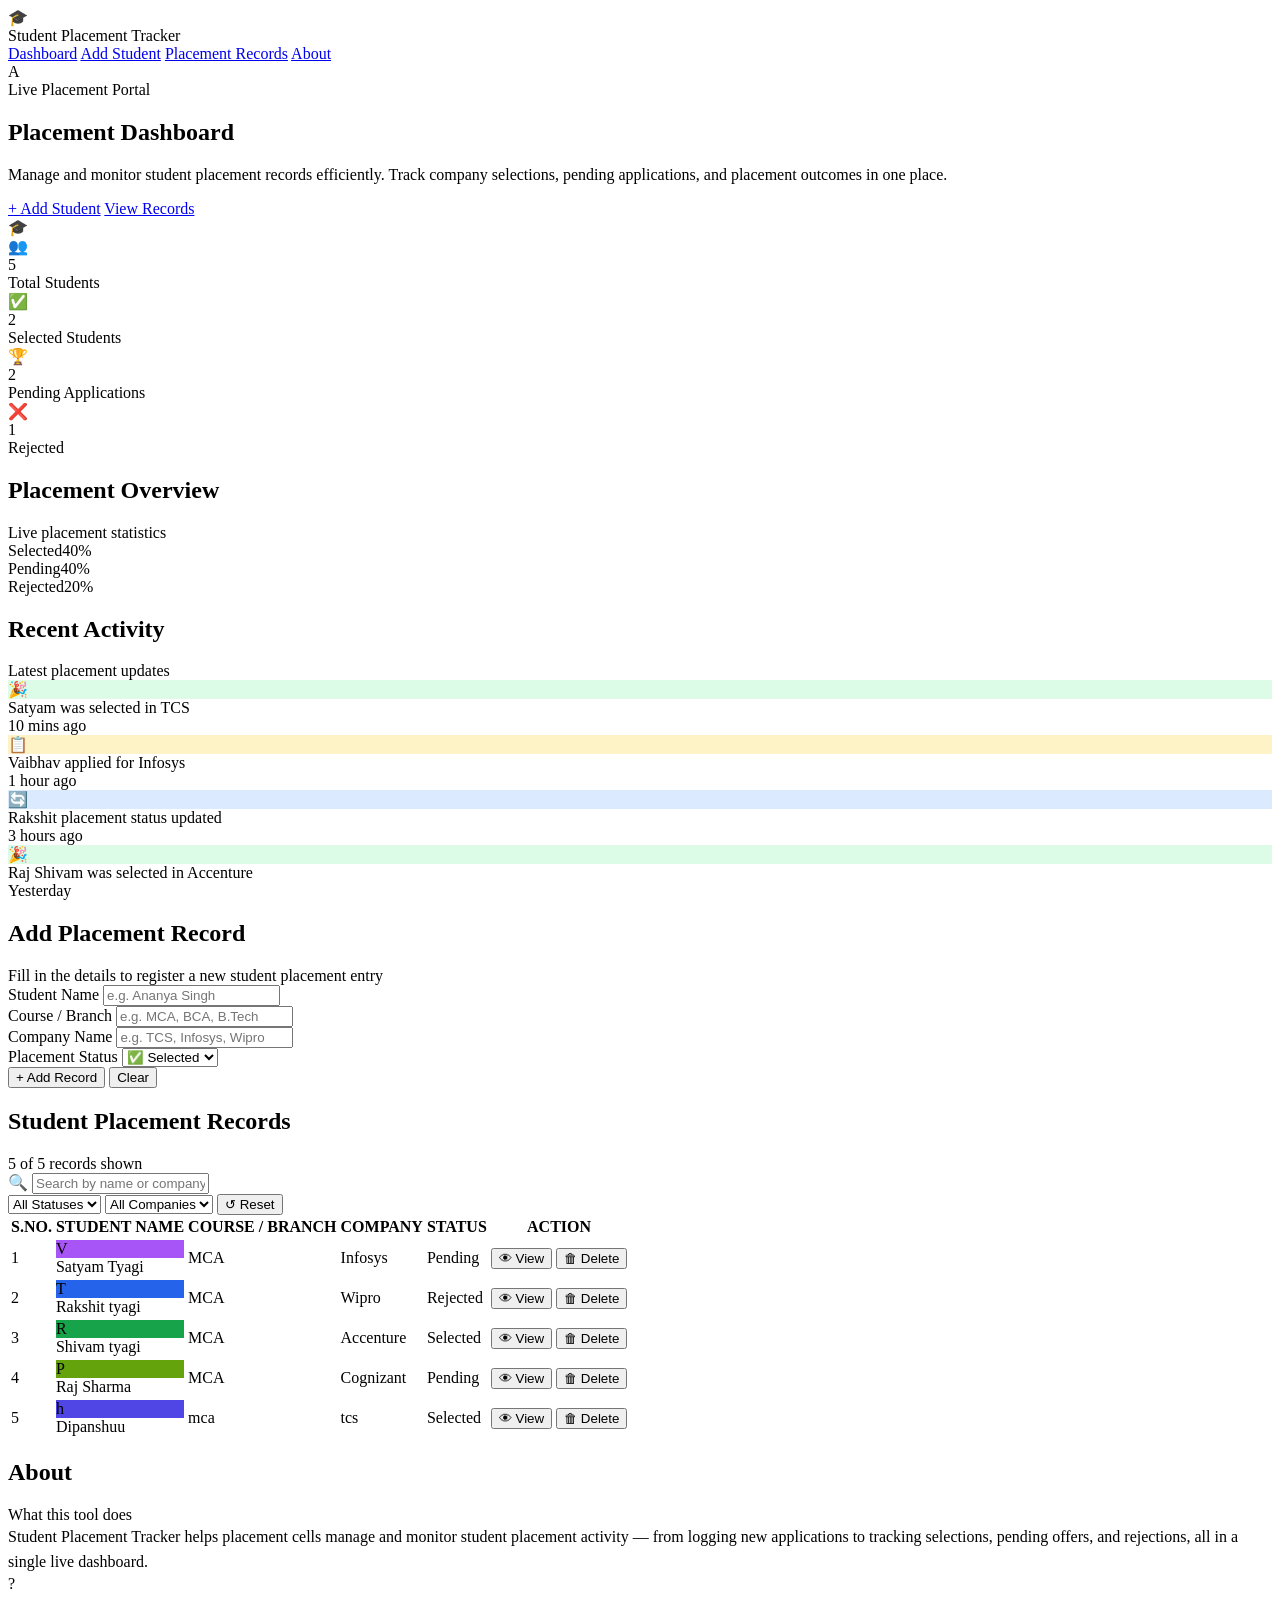
==== project.html @ c0c87d6f "Add files via upload" ====
<!DOCTYPE html>
<html lang="en">
<head>
<meta charset="UTF-8">
<meta name="viewport" content="width=device-width, initial-scale=1.0">
<title>Student Placement Tracker</title>
<link rel="stylesheet" href="style.css">
</head>
<body>

<nav class="navbar">
  <div class="brand">
    <div class="brand-icon">🎓</div>
    <span>Student Placement Tracker</span>
  </div>
  <div class="nav-links">
    <a href="#dashboard" class="active">Dashboard</a>
    <a href="#add-student">Add Student</a>
    <a href="#records">Placement Records</a>
    <a href="#about">About</a>
  </div>
  <div class="avatar">A</div>
</nav>

<div class="page">

  <!-- HERO -->
  <section class="hero" id="dashboard">
    <div class="hero-content">
      <div class="badge"><span class="dot"></span> Live Placement Portal</div>
      <h1>Placement Dashboard</h1>
      <p>Manage and monitor student placement records efficiently. Track company selections, pending applications, and placement outcomes in one place.</p>
      <div class="hero-actions">
        <a href="#add-student" class="btn btn-white">+ Add Student</a>
        <a href="#records" class="btn btn-outline">View Records</a>
      </div>
    </div>
    <div class="grad-cap">🎓</div>
  </section>

  <!-- STAT CARDS -->
  <section class="stats-grid">
    <div class="stat-card">
      <div class="stat-left">
        <div class="stat-icon blue">👥</div>
        <div><div class="stat-num">5</div><div class="stat-label">Total Students</div></div>
      </div>
      <div class="stat-bar blue"></div>
    </div>
    <div class="stat-card">
      <div class="stat-left">
        <div class="stat-icon green">✅</div>
        <div><div class="stat-num">2</div><div class="stat-label">Selected Students</div></div>
      </div>
      <div class="stat-bar green"></div>
    </div>
    <div class="stat-card">
      <div class="stat-left">
        <div class="stat-icon amber">🏆</div>
        <div><div class="stat-num">2</div><div class="stat-label">Pending Applications</div></div>
      </div>
      <div class="stat-bar amber"></div>
    </div>
    <div class="stat-card">
      <div class="stat-left">
        <div class="stat-icon red">❌</div>
        <div><div class="stat-num">1</div><div class="stat-label">Rejected</div></div>
      </div>
      <div class="stat-bar red"></div>
    </div>
  </section>

  <!-- OVERVIEW + ACTIVITY -->
  <section class="cols">
    <div class="panel">
      <h2>Placement Overview</h2>
      <div class="sub">Live placement statistics</div>

      <div class="overview-row">
        <div class="overview-top"><span>Selected</span><span class="pct green">40%</span></div>
        <div class="track"><div class="fill green" style="width:40%"></div></div>
      </div>
      <div class="overview-row">
        <div class="overview-top"><span>Pending</span><span class="pct amber">40%</span></div>
        <div class="track"><div class="fill amber" style="width:40%"></div></div>
      </div>
      <div class="overview-row">
        <div class="overview-top"><span>Rejected</span><span class="pct red">20%</span></div>
        <div class="track"><div class="fill red" style="width:20%"></div></div>
      </div>
    </div>

    <div class="panel">
      <h2>Recent Activity</h2>
      <div class="sub">Latest placement updates</div>

      <div class="activity-item">
        <div class="activity-icon" style="background:#dcfce7">🎉</div>
        <div>
          <div class="activity-text">Satyam was selected in TCS</div>
          <div class="activity-time">10 mins ago</div>
        </div>
      </div>
      <div class="activity-item">
        <div class="activity-icon" style="background:#fef3c7">📋</div>
        <div>
          <div class="activity-text">Vaibhav applied for Infosys</div>
          <div class="activity-time">1 hour ago</div>
        </div>
      </div>
      <div class="activity-item">
        <div class="activity-icon" style="background:#dbeafe">🔄</div>
        <div>
          <div class="activity-text">Rakshit placement status updated</div>
          <div class="activity-time">3 hours ago</div>
        </div>
      </div>
      <div class="activity-item">
        <div class="activity-icon" style="background:#dcfce7">🎉</div>
        <div>
          <div class="activity-text">Raj Shivam was selected in Accenture</div>
          <div class="activity-time">Yesterday</div>
        </div>
      </div>
    </div>
  </section>

  <!-- ADD RECORD FORM -->
  <section class="panel form-panel" id="add-student">
    <h2>Add Placement Record</h2>
    <div class="sub">Fill in the details to register a new student placement entry</div>
    <form>
      <div class="form-grid">
        <div class="field">
          <label for="f-name">Student Name</label>
          <input id="f-name" type="text" placeholder="e.g. Ananya Singh">
        </div>
        <div class="field">
          <label for="f-course">Course / Branch</label>
          <input id="f-course" type="text" placeholder="e.g. MCA, BCA, B.Tech">
        </div>
        <div class="field">
          <label for="f-company">Company Name</label>
          <input id="f-company" type="text" placeholder="e.g. TCS, Infosys, Wipro">
        </div>
        <div class="field">
          <label for="f-status">Placement Status</label>
          <select id="f-status">
            <option value="Selected">✅ Selected</option>
            <option value="Pending">🕒 Pending</option>
            <option value="Rejected">❌ Rejected</option>
          </select>
        </div>
      </div>
      <div class="form-actions">
        <button type="submit" class="btn btn-primary">+ Add Record</button>
        <button type="reset" class="btn btn-secondary">Clear</button>
      </div>
    </form>
  </section>

  <!-- RECORDS TABLE -->
  <section class="panel" id="records">
    <div class="records-header">
      <h2>Student Placement Records</h2>
      <span class="records-count">5 of 5 records shown</span>
    </div>
    <div class="filters">
      <div class="search">
        <span class="icon">🔍</span>
        <input type="text" placeholder="Search by name or company...">
      </div>
      <select>
        <option>All Statuses</option>
        <option>Selected</option>
        <option>Pending</option>
        <option>Rejected</option>
      </select>
      <select>
        <option>All Companies</option>
        <option>Infosys</option>
        <option>Wipro</option>
        <option>Accenture</option>
        <option>Cognizant</option>
        <option>TCS</option>
      </select>
      <button type="button" class="reset-btn">↺ Reset</button>
    </div>
    <table>
      <thead>
        <tr>
          <th>S.NO.</th>
          <th>STUDENT NAME</th>
          <th>COURSE / BRANCH</th>
          <th>COMPANY</th>
          <th>STATUS</th>
          <th>ACTION</th>
        </tr>
      </thead>
      <tbody>
        <tr>
          <td>1</td>
          <td>
            <div class="student-cell">
              <div class="mini-avatar" style="background:#a855f7">V</div>
              <span>Satyam Tyagi </span>
            </div>
          </td>
          <td>MCA</td>
          <td>Infosys</td>
          <td><span class="status-pill pending"><span class="dot"></span>Pending</span></td>
          <td>
            <div class="row-actions">
              <button type="button" class="action-btn view">👁 View</button>
              <button type="button" class="action-btn delete">🗑 Delete</button>
            </div>
          </td>
        </tr>
        <tr>
          <td>2</td>
          <td>
            <div class="student-cell">
              <div class="mini-avatar" style="background:#2563eb">T</div>
              <span>Rakshit tyagi</span>
            </div>
          </td>
          <td>MCA</td>
          <td>Wipro</td>
          <td><span class="status-pill rejected"><span class="dot"></span>Rejected</span></td>
          <td>
            <div class="row-actions">
              <button type="button" class="action-btn view">👁 View</button>
              <button type="button" class="action-btn delete">🗑 Delete</button>
            </div>
          </td>
        </tr>
        <tr>
          <td>3</td>
          <td>
            <div class="student-cell">
              <div class="mini-avatar" style="background:#16a34a">R</div>
              <span>Shivam tyagi</span>
            </div>
          </td>
          <td>MCA</td>
          <td>Accenture</td>
          <td><span class="status-pill selected"><span class="dot"></span>Selected</span></td>
          <td>
            <div class="row-actions">
              <button type="button" class="action-btn view">👁 View</button>
              <button type="button" class="action-btn delete">🗑 Delete</button>
            </div>
          </td>
        </tr>
        <tr>
          <td>4</td>
          <td>
            <div class="student-cell">
              <div class="mini-avatar" style="background:#65a30d">P</div>
              <span>Raj Sharma </span>
            </div>
          </td>
          <td>MCA</td>
          <td>Cognizant</td>
          <td><span class="status-pill pending"><span class="dot"></span>Pending</span></td>
          <td>
            <div class="row-actions">
              <button type="button" class="action-btn view">👁 View</button>
              <button type="button" class="action-btn delete">🗑 Delete</button>
            </div>
          </td>
        </tr>
        <tr>
          <td>5</td>
          <td>
            <div class="student-cell">
              <div class="mini-avatar" style="background:#4f46e5">h</div>
              <span>Dipanshuu</span>
            </div>
          </td>
          <td>mca</td>
          <td>tcs</td>
          <td><span class="status-pill selected"><span class="dot"></span>Selected</span></td>
          <td>
            <div class="row-actions">
              <button type="button" class="action-btn view">👁 View</button>
              <button type="button" class="action-btn delete">🗑 Delete</button>
            </div>
          </td>
        </tr>
      </tbody>
    </table>
  </section>

  <!-- ABOUT -->
  <section class="panel" id="about">
    <h2>About</h2>
    <div class="sub">What this tool does</div>
    <p style="color:var(--text-mid); line-height:1.6; margin:0;">
      Student Placement Tracker helps placement cells manage and monitor student placement activity —
      from logging new applications to tracking selections, pending offers, and rejections, all in a
      single live dashboard.
    </p>
  </section>

</div>

<div class="help-fab">?</div>

</body>
</html>
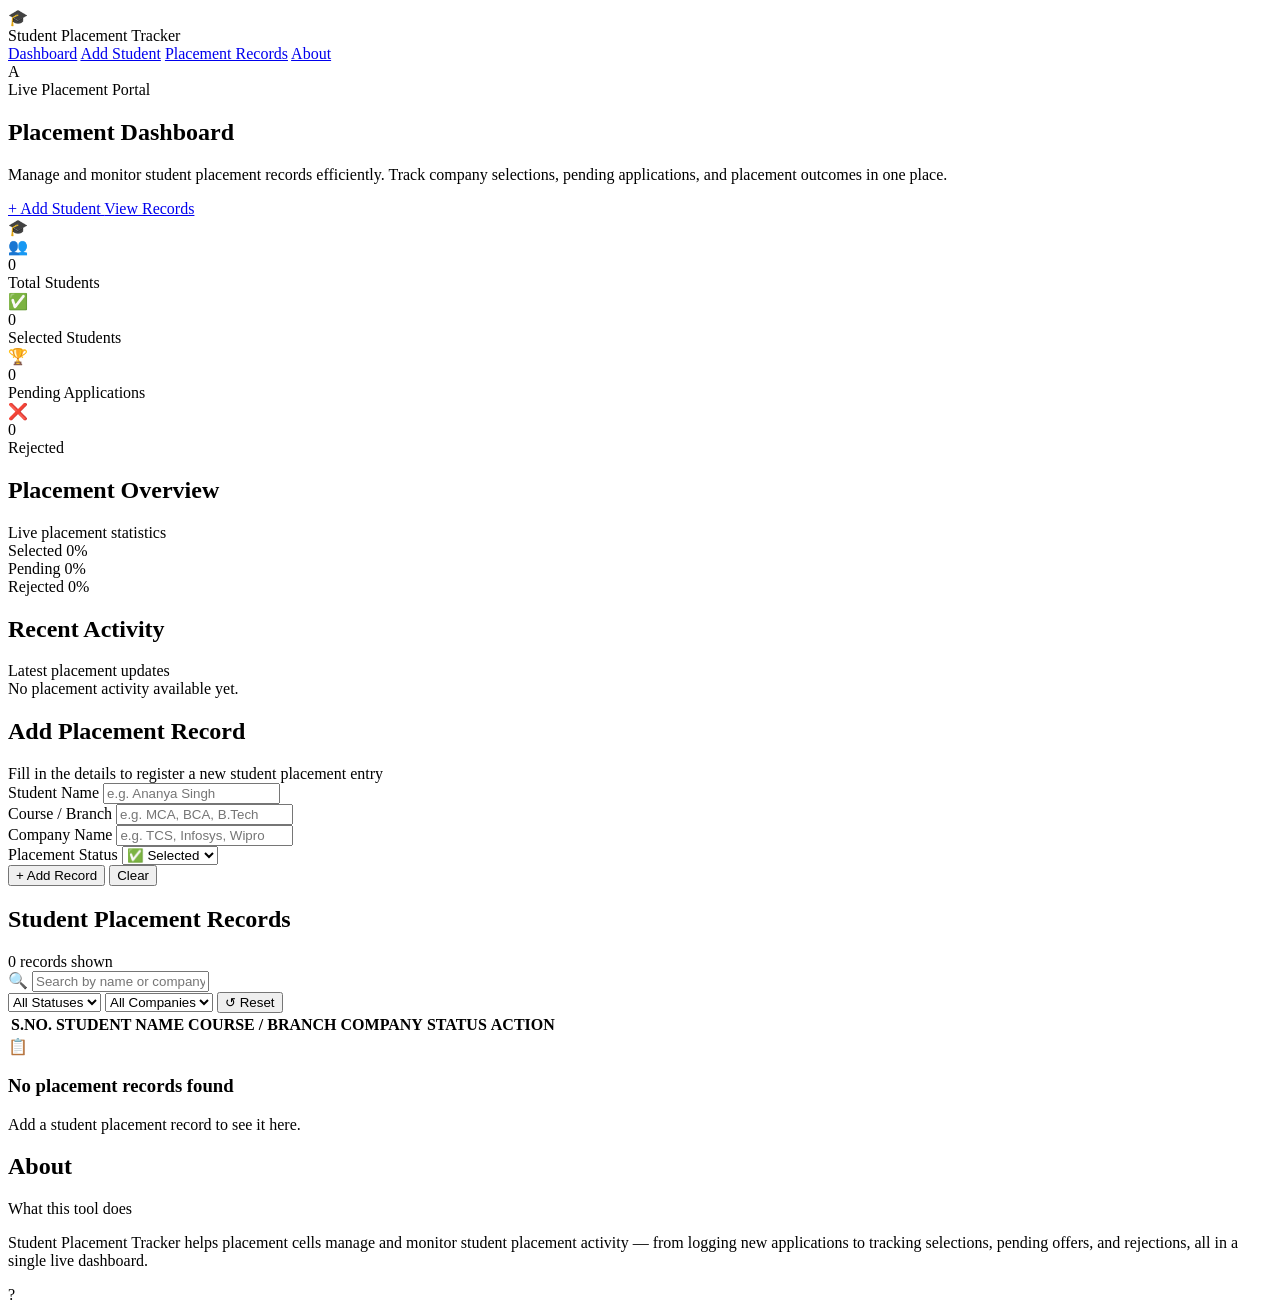
==== commit 574da9a8: "index.html" ====
--- a/project.html
+++ b/project.html
@@ -1,311 +1,456 @@
 <!DOCTYPE html>
 <html lang="en">
+
 <head>
-<meta charset="UTF-8">
-<meta name="viewport" content="width=device-width, initial-scale=1.0">
-<title>Student Placement Tracker</title>
-<link rel="stylesheet" href="style.css">
+    <meta charset="UTF-8">
+    <meta name="viewport" content="width=device-width, initial-scale=1.0">
+    <title>Student Placement Tracker</title>
+    <link rel="stylesheet" href="sttyle.css">
 </head>
+
 <body>
 
-<nav class="navbar">
-  <div class="brand">
-    <div class="brand-icon">🎓</div>
-    <span>Student Placement Tracker</span>
-  </div>
-  <div class="nav-links">
-    <a href="#dashboard" class="active">Dashboard</a>
-    <a href="#add-student">Add Student</a>
-    <a href="#records">Placement Records</a>
-    <a href="#about">About</a>
-  </div>
-  <div class="avatar">A</div>
-</nav>
-
-<div class="page">
-
-  <!-- HERO -->
-  <section class="hero" id="dashboard">
-    <div class="hero-content">
-      <div class="badge"><span class="dot"></span> Live Placement Portal</div>
-      <h1>Placement Dashboard</h1>
-      <p>Manage and monitor student placement records efficiently. Track company selections, pending applications, and placement outcomes in one place.</p>
-      <div class="hero-actions">
-        <a href="#add-student" class="btn btn-white">+ Add Student</a>
-        <a href="#records" class="btn btn-outline">View Records</a>
-      </div>
+    <!-- NAVBAR -->
+    <nav class="navbar">
+
+        <div class="brand">
+            <div class="brand-icon">🎓</div>
+            <span>Student Placement Tracker</span>
+        </div>
+
+        <div class="nav-links">
+            <a href="#dashboard" class="active">Dashboard</a>
+            <a href="#add-student">Add Student</a>
+            <a href="#records">Placement Records</a>
+            <a href="#about">About</a>
+        </div>
+
+        <div class="avatar">A</div>
+
+    </nav>
+
+
+    <div class="page">
+
+        <!-- HERO SECTION -->
+        <section class="hero" id="dashboard">
+
+            <div class="hero-content">
+
+                <div class="badge">
+                    <span class="dot"></span>
+                    Live Placement Portal
+                </div>
+
+                <h1>Placement Dashboard</h1>
+
+                <p>
+                    Manage and monitor student placement records efficiently.
+                    Track company selections, pending applications, and placement
+                    outcomes in one place.
+                </p>
+
+                <div class="hero-actions">
+                    <a href="#add-student" class="btn btn-white">
+                        + Add Student
+                    </a>
+
+                    <a href="#records" class="btn btn-outline">
+                        View Records
+                    </a>
+                </div>
+
+            </div>
+
+            <div class="grad-cap">🎓</div>
+
+        </section>
+
+
+        <!-- STAT CARDS -->
+        <section class="stats-grid">
+
+            <div class="stat-card">
+
+                <div class="stat-left">
+
+                    <div class="stat-icon blue">👥</div>
+
+                    <div>
+                        <div class="stat-num">0</div>
+                        <div class="stat-label">Total Students</div>
+                    </div>
+
+                </div>
+
+                <div class="stat-bar blue"></div>
+
+            </div>
+
+
+            <div class="stat-card">
+
+                <div class="stat-left">
+
+                    <div class="stat-icon green">✅</div>
+
+                    <div>
+                        <div class="stat-num">0</div>
+                        <div class="stat-label">Selected Students</div>
+                    </div>
+
+                </div>
+
+                <div class="stat-bar green"></div>
+
+            </div>
+
+
+            <div class="stat-card">
+
+                <div class="stat-left">
+
+                    <div class="stat-icon amber">🏆</div>
+
+                    <div>
+                        <div class="stat-num">0</div>
+                        <div class="stat-label">Pending Applications</div>
+                    </div>
+
+                </div>
+
+                <div class="stat-bar amber"></div>
+
+            </div>
+
+
+            <div class="stat-card">
+
+                <div class="stat-left">
+
+                    <div class="stat-icon red">❌</div>
+
+                    <div>
+                        <div class="stat-num">0</div>
+                        <div class="stat-label">Rejected</div>
+                    </div>
+
+                </div>
+
+                <div class="stat-bar red"></div>
+
+            </div>
+
+        </section>
+
+
+        <!-- OVERVIEW + ACTIVITY -->
+        <section class="cols">
+
+            <!-- PLACEMENT OVERVIEW -->
+            <div class="panel">
+
+                <h2>Placement Overview</h2>
+
+                <div class="sub">
+                    Live placement statistics
+                </div>
+
+
+                <div class="overview-row">
+
+                    <div class="overview-top">
+                        <span>Selected</span>
+                        <span class="pct green">0%</span>
+                    </div>
+
+                    <div class="track">
+                        <div class="fill green" style="width:0%"></div>
+                    </div>
+
+                </div>
+
+
+                <div class="overview-row">
+
+                    <div class="overview-top">
+                        <span>Pending</span>
+                        <span class="pct amber">0%</span>
+                    </div>
+
+                    <div class="track">
+                        <div class="fill amber" style="width:0%"></div>
+                    </div>
+
+                </div>
+
+
+                <div class="overview-row">
+
+                    <div class="overview-top">
+                        <span>Rejected</span>
+                        <span class="pct red">0%</span>
+                    </div>
+
+                    <div class="track">
+                        <div class="fill red" style="width:0%"></div>
+                    </div>
+
+                </div>
+
+            </div>
+
+
+            <!-- RECENT ACTIVITY -->
+            <div class="panel">
+
+                <h2>Recent Activity</h2>
+
+                <div class="sub">
+                    Latest placement updates
+                </div>
+
+                <div class="empty-state">
+                    No placement activity available yet.
+                </div>
+
+            </div>
+
+        </section>
+
+
+        <!-- ADD RECORD FORM -->
+        <section class="panel form-panel" id="add-student">
+
+            <h2>Add Placement Record</h2>
+
+            <div class="sub">
+                Fill in the details to register a new student placement entry
+            </div>
+
+
+            <form>
+
+                <div class="form-grid">
+
+                    <div class="field">
+
+                        <label for="f-name">
+                            Student Name
+                        </label>
+
+                        <input id="f-name" type="text" placeholder="e.g. Ananya Singh">
+
+                    </div>
+
+
+                    <div class="field">
+
+                        <label for="f-course">
+                            Course / Branch
+                        </label>
+
+                        <input id="f-course" type="text" placeholder="e.g. MCA, BCA, B.Tech">
+
+                    </div>
+
+
+                    <div class="field">
+
+                        <label for="f-company">
+                            Company Name
+                        </label>
+
+                        <input id="f-company" type="text" placeholder="e.g. TCS, Infosys, Wipro">
+
+                    </div>
+
+
+                    <div class="field">
+
+                        <label for="f-status">
+                            Placement Status
+                        </label>
+
+                        <select id="f-status">
+
+                            <option value="Selected">
+                                ✅ Selected
+                            </option>
+
+                            <option value="Pending">
+                                🕒 Pending
+                            </option>
+
+                            <option value="Rejected">
+                                ❌ Rejected
+                            </option>
+
+                        </select>
+
+                    </div>
+
+                </div>
+
+
+                <div class="form-actions">
+
+                    <button type="submit" class="btn btn-primary">
+                        + Add Record
+                    </button>
+
+                    <button type="reset" class="btn btn-secondary">
+                        Clear
+                    </button>
+
+                </div>
+
+            </form>
+
+        </section>
+
+
+        <!-- RECORDS TABLE -->
+        <section class="panel" id="records">
+
+            <div class="records-header">
+
+                <h2>
+                    Student Placement Records
+                </h2>
+
+                <span class="records-count">
+                    0 records shown
+                </span>
+
+            </div>
+
+
+            <!-- FILTERS -->
+            <div class="filters">
+
+                <div class="search">
+
+                    <span class="icon">🔍</span>
+
+                    <input type="text" placeholder="Search by name or company...">
+
+                </div>
+
+
+                <select>
+
+                    <option>
+                        All Statuses
+                    </option>
+
+                    <option>
+                        Selected
+                    </option>
+
+                    <option>
+                        Pending
+                    </option>
+
+                    <option>
+                        Rejected
+                    </option>
+
+                </select>
+
+
+                <select>
+
+                    <option>
+                        All Companies
+                    </option>
+
+                </select>
+
+
+                <button type="button" class="reset-btn">
+                    ↺ Reset
+                </button>
+
+            </div>
+
+
+            <!-- TABLE -->
+            <table>
+
+                <thead>
+
+                    <tr>
+
+                        <th>S.NO.</th>
+                        <th>STUDENT NAME</th>
+                        <th>COURSE / BRANCH</th>
+                        <th>COMPANY</th>
+                        <th>STATUS</th>
+                        <th>ACTION</th>
+
+                    </tr>
+
+                </thead>
+
+
+                <tbody>
+
+                    <!-- No dummy data -->
+                    <!-- Real records can be added here dynamically -->
+
+                </tbody>
+
+            </table>
+
+
+            <!-- EMPTY MESSAGE -->
+            <div class="table-empty">
+
+                <div class="empty-icon">
+                    📋
+                </div>
+
+                <h3>
+                    No placement records found
+                </h3>
+
+                <p>
+                    Add a student placement record to see it here.
+                </p>
+
+            </div>
+
+        </section>
+
+
+        <!-- ABOUT -->
+        <section class="panel" id="about">
+
+            <h2>About</h2>
+
+            <div class="sub">
+                What this tool does
+            </div>
+
+            <p class="about-text">
+                Student Placement Tracker helps placement cells manage and
+                monitor student placement activity — from logging new
+                applications to tracking selections, pending offers, and
+                rejections, all in a single live dashboard.
+            </p>
+
+        </section>
+
     </div>
-    <div class="grad-cap">🎓</div>
-  </section>
-
-  <!-- STAT CARDS -->
-  <section class="stats-grid">
-    <div class="stat-card">
-      <div class="stat-left">
-        <div class="stat-icon blue">👥</div>
-        <div><div class="stat-num">5</div><div class="stat-label">Total Students</div></div>
-      </div>
-      <div class="stat-bar blue"></div>
+
+
+    <!-- HELP BUTTON -->
+    <div class="help-fab">
+        ?
     </div>
-    <div class="stat-card">
-      <div class="stat-left">
-        <div class="stat-icon green">✅</div>
-        <div><div class="stat-num">2</div><div class="stat-label">Selected Students</div></div>
-      </div>
-      <div class="stat-bar green"></div>
-    </div>
-    <div class="stat-card">
-      <div class="stat-left">
-        <div class="stat-icon amber">🏆</div>
-        <div><div class="stat-num">2</div><div class="stat-label">Pending Applications</div></div>
-      </div>
-      <div class="stat-bar amber"></div>
-    </div>
-    <div class="stat-card">
-      <div class="stat-left">
-        <div class="stat-icon red">❌</div>
-        <div><div class="stat-num">1</div><div class="stat-label">Rejected</div></div>
-      </div>
-      <div class="stat-bar red"></div>
-    </div>
-  </section>
-
-  <!-- OVERVIEW + ACTIVITY -->
-  <section class="cols">
-    <div class="panel">
-      <h2>Placement Overview</h2>
-      <div class="sub">Live placement statistics</div>
-
-      <div class="overview-row">
-        <div class="overview-top"><span>Selected</span><span class="pct green">40%</span></div>
-        <div class="track"><div class="fill green" style="width:40%"></div></div>
-      </div>
-      <div class="overview-row">
-        <div class="overview-top"><span>Pending</span><span class="pct amber">40%</span></div>
-        <div class="track"><div class="fill amber" style="width:40%"></div></div>
-      </div>
-      <div class="overview-row">
-        <div class="overview-top"><span>Rejected</span><span class="pct red">20%</span></div>
-        <div class="track"><div class="fill red" style="width:20%"></div></div>
-      </div>
-    </div>
-
-    <div class="panel">
-      <h2>Recent Activity</h2>
-      <div class="sub">Latest placement updates</div>
-
-      <div class="activity-item">
-        <div class="activity-icon" style="background:#dcfce7">🎉</div>
-        <div>
-          <div class="activity-text">Satyam was selected in TCS</div>
-          <div class="activity-time">10 mins ago</div>
-        </div>
-      </div>
-      <div class="activity-item">
-        <div class="activity-icon" style="background:#fef3c7">📋</div>
-        <div>
-          <div class="activity-text">Vaibhav applied for Infosys</div>
-          <div class="activity-time">1 hour ago</div>
-        </div>
-      </div>
-      <div class="activity-item">
-        <div class="activity-icon" style="background:#dbeafe">🔄</div>
-        <div>
-          <div class="activity-text">Rakshit placement status updated</div>
-          <div class="activity-time">3 hours ago</div>
-        </div>
-      </div>
-      <div class="activity-item">
-        <div class="activity-icon" style="background:#dcfce7">🎉</div>
-        <div>
-          <div class="activity-text">Raj Shivam was selected in Accenture</div>
-          <div class="activity-time">Yesterday</div>
-        </div>
-      </div>
-    </div>
-  </section>
-
-  <!-- ADD RECORD FORM -->
-  <section class="panel form-panel" id="add-student">
-    <h2>Add Placement Record</h2>
-    <div class="sub">Fill in the details to register a new student placement entry</div>
-    <form>
-      <div class="form-grid">
-        <div class="field">
-          <label for="f-name">Student Name</label>
-          <input id="f-name" type="text" placeholder="e.g. Ananya Singh">
-        </div>
-        <div class="field">
-          <label for="f-course">Course / Branch</label>
-          <input id="f-course" type="text" placeholder="e.g. MCA, BCA, B.Tech">
-        </div>
-        <div class="field">
-          <label for="f-company">Company Name</label>
-          <input id="f-company" type="text" placeholder="e.g. TCS, Infosys, Wipro">
-        </div>
-        <div class="field">
-          <label for="f-status">Placement Status</label>
-          <select id="f-status">
-            <option value="Selected">✅ Selected</option>
-            <option value="Pending">🕒 Pending</option>
-            <option value="Rejected">❌ Rejected</option>
-          </select>
-        </div>
-      </div>
-      <div class="form-actions">
-        <button type="submit" class="btn btn-primary">+ Add Record</button>
-        <button type="reset" class="btn btn-secondary">Clear</button>
-      </div>
-    </form>
-  </section>
-
-  <!-- RECORDS TABLE -->
-  <section class="panel" id="records">
-    <div class="records-header">
-      <h2>Student Placement Records</h2>
-      <span class="records-count">5 of 5 records shown</span>
-    </div>
-    <div class="filters">
-      <div class="search">
-        <span class="icon">🔍</span>
-        <input type="text" placeholder="Search by name or company...">
-      </div>
-      <select>
-        <option>All Statuses</option>
-        <option>Selected</option>
-        <option>Pending</option>
-        <option>Rejected</option>
-      </select>
-      <select>
-        <option>All Companies</option>
-        <option>Infosys</option>
-        <option>Wipro</option>
-        <option>Accenture</option>
-        <option>Cognizant</option>
-        <option>TCS</option>
-      </select>
-      <button type="button" class="reset-btn">↺ Reset</button>
-    </div>
-    <table>
-      <thead>
-        <tr>
-          <th>S.NO.</th>
-          <th>STUDENT NAME</th>
-          <th>COURSE / BRANCH</th>
-          <th>COMPANY</th>
-          <th>STATUS</th>
-          <th>ACTION</th>
-        </tr>
-      </thead>
-      <tbody>
-        <tr>
-          <td>1</td>
-          <td>
-            <div class="student-cell">
-              <div class="mini-avatar" style="background:#a855f7">V</div>
-              <span>Satyam Tyagi </span>
-            </div>
-          </td>
-          <td>MCA</td>
-          <td>Infosys</td>
-          <td><span class="status-pill pending"><span class="dot"></span>Pending</span></td>
-          <td>
-            <div class="row-actions">
-              <button type="button" class="action-btn view">👁 View</button>
-              <button type="button" class="action-btn delete">🗑 Delete</button>
-            </div>
-          </td>
-        </tr>
-        <tr>
-          <td>2</td>
-          <td>
-            <div class="student-cell">
-              <div class="mini-avatar" style="background:#2563eb">T</div>
-              <span>Rakshit tyagi</span>
-            </div>
-          </td>
-          <td>MCA</td>
-          <td>Wipro</td>
-          <td><span class="status-pill rejected"><span class="dot"></span>Rejected</span></td>
-          <td>
-            <div class="row-actions">
-              <button type="button" class="action-btn view">👁 View</button>
-              <button type="button" class="action-btn delete">🗑 Delete</button>
-            </div>
-          </td>
-        </tr>
-        <tr>
-          <td>3</td>
-          <td>
-            <div class="student-cell">
-              <div class="mini-avatar" style="background:#16a34a">R</div>
-              <span>Shivam tyagi</span>
-            </div>
-          </td>
-          <td>MCA</td>
-          <td>Accenture</td>
-          <td><span class="status-pill selected"><span class="dot"></span>Selected</span></td>
-          <td>
-            <div class="row-actions">
-              <button type="button" class="action-btn view">👁 View</button>
-              <button type="button" class="action-btn delete">🗑 Delete</button>
-            </div>
-          </td>
-        </tr>
-        <tr>
-          <td>4</td>
-          <td>
-            <div class="student-cell">
-              <div class="mini-avatar" style="background:#65a30d">P</div>
-              <span>Raj Sharma </span>
-            </div>
-          </td>
-          <td>MCA</td>
-          <td>Cognizant</td>
-          <td><span class="status-pill pending"><span class="dot"></span>Pending</span></td>
-          <td>
-            <div class="row-actions">
-              <button type="button" class="action-btn view">👁 View</button>
-              <button type="button" class="action-btn delete">🗑 Delete</button>
-            </div>
-          </td>
-        </tr>
-        <tr>
-          <td>5</td>
-          <td>
-            <div class="student-cell">
-              <div class="mini-avatar" style="background:#4f46e5">h</div>
-              <span>Dipanshuu</span>
-            </div>
-          </td>
-          <td>mca</td>
-          <td>tcs</td>
-          <td><span class="status-pill selected"><span class="dot"></span>Selected</span></td>
-          <td>
-            <div class="row-actions">
-              <button type="button" class="action-btn view">👁 View</button>
-              <button type="button" class="action-btn delete">🗑 Delete</button>
-            </div>
-          </td>
-        </tr>
-      </tbody>
-    </table>
-  </section>
-
-  <!-- ABOUT -->
-  <section class="panel" id="about">
-    <h2>About</h2>
-    <div class="sub">What this tool does</div>
-    <p style="color:var(--text-mid); line-height:1.6; margin:0;">
-      Student Placement Tracker helps placement cells manage and monitor student placement activity —
-      from logging new applications to tracking selections, pending offers, and rejections, all in a
-      single live dashboard.
-    </p>
-  </section>
-
-</div>
-
-<div class="help-fab">?</div>
+
 
 </body>
-</html>+
+</html>
